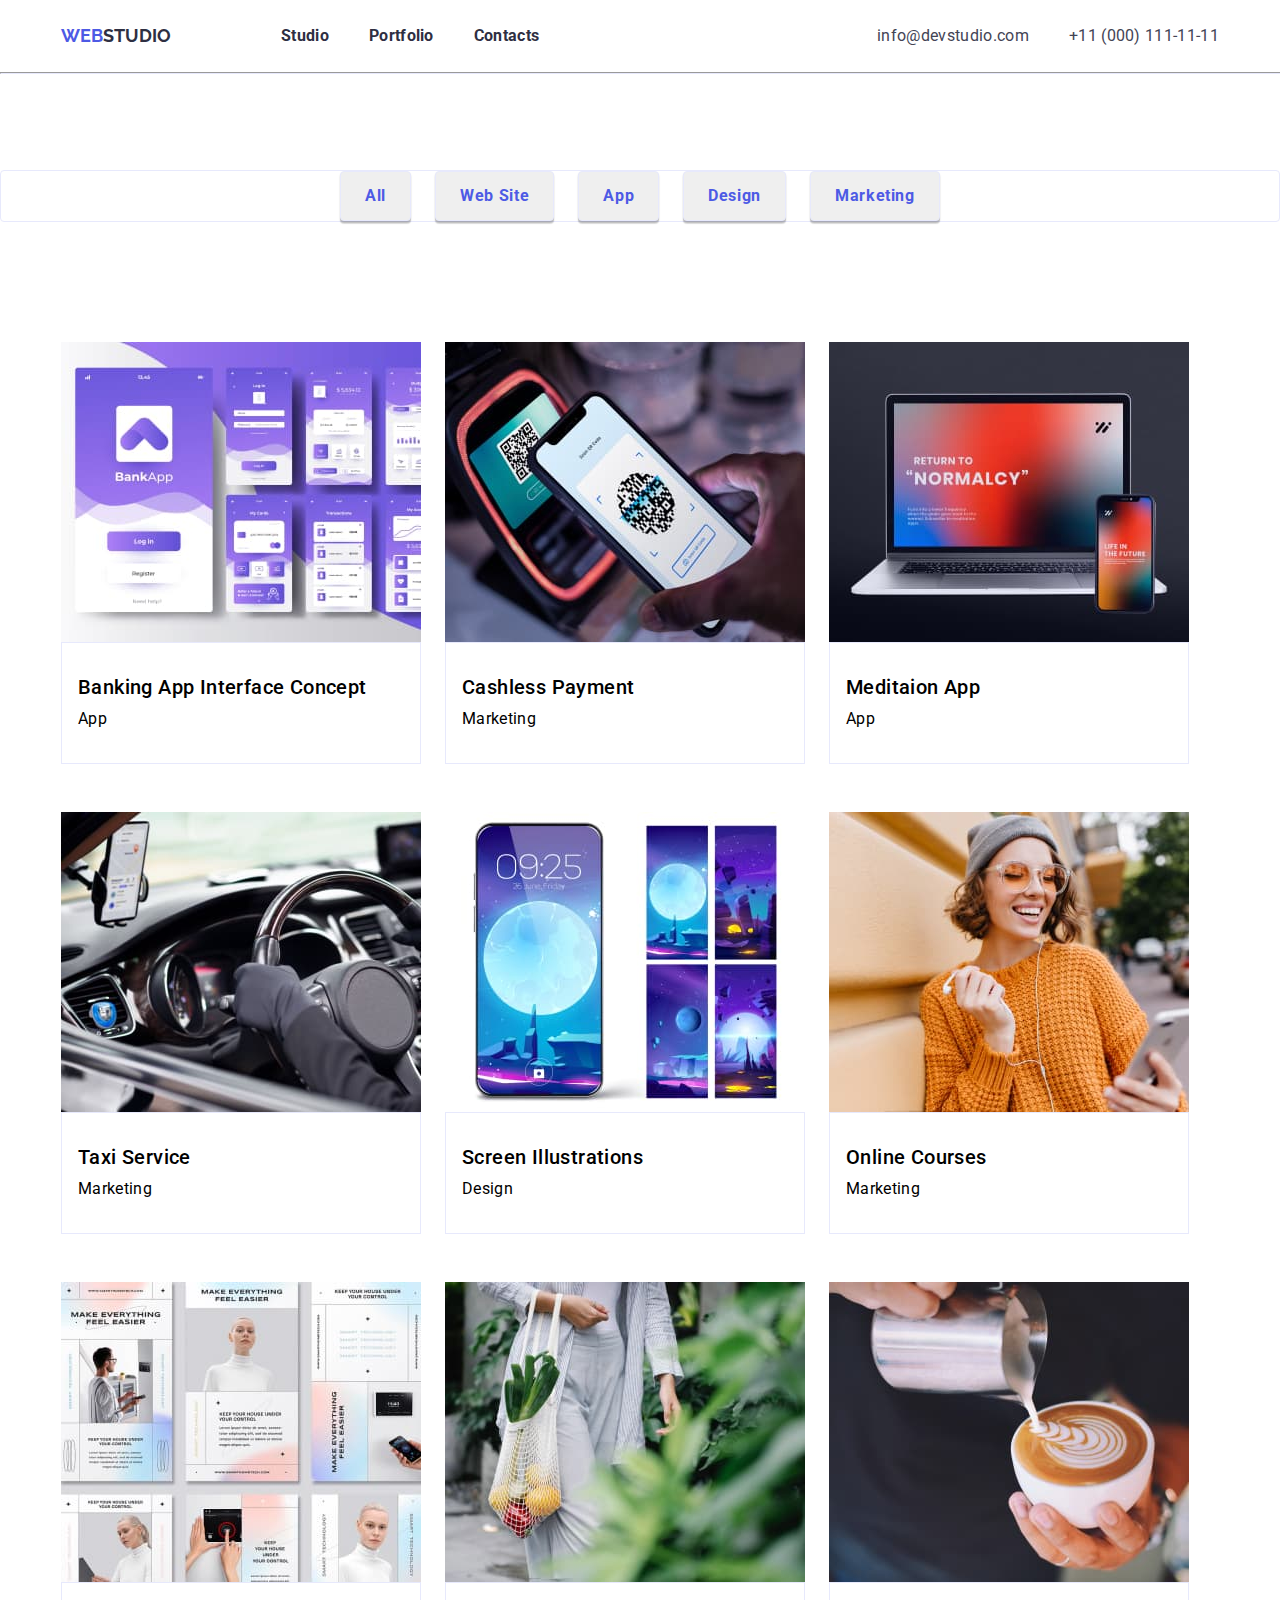
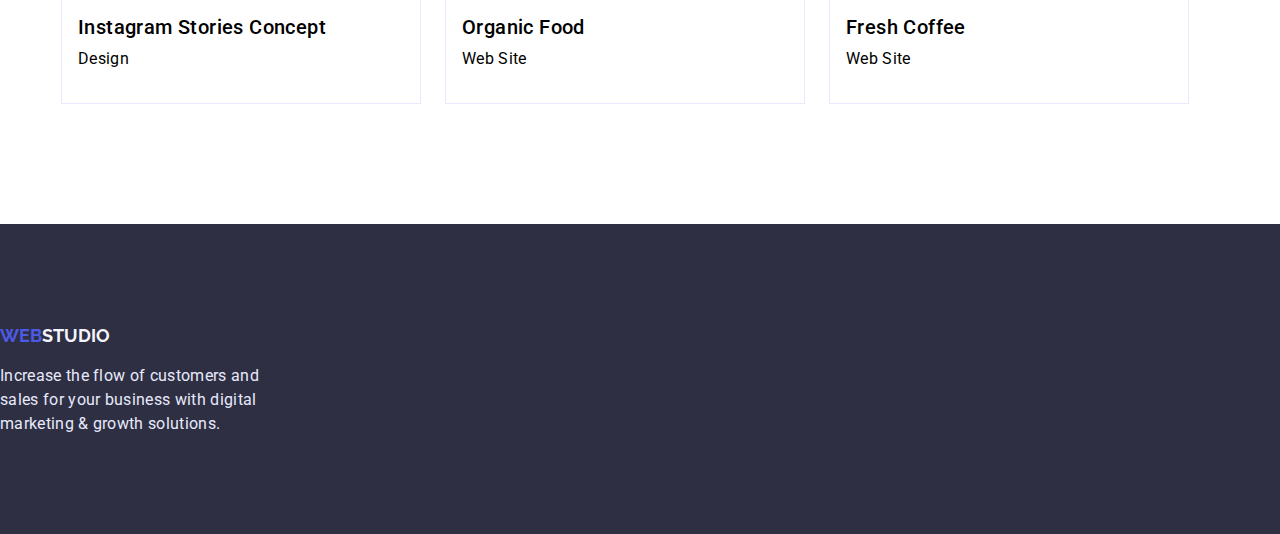
==== portfolio.html @ 4dd06710 "Initial commit" ====
<!DOCTYPE html>
<html lang="en">
    <head>
    <meta charset="UTF-8" />
    <meta http-equiv="X-UA-Compatible" content="IE=edge" />
    <meta name="viewport" content="width=device-width, initial-scale=1.0" />
    <title>homework3</title>
    <link rel="preconnect" href="https://fonts.googleapis.com">
    <link rel="preconnect" href="https://fonts.gstatic.com" crossorigin>
    <link rel="stylesheet" href="https://cdn.jsdelivr.net/npm/modern-normalize@1.1.0/modern-normalize.min.css">
    <link href="https://fonts.googleapis.com/css2?family=Montserrat:wght@400;700&family=Raleway:wght@800&family=Roboto:wght@400;500;700&display=swap" rel="stylesheet">
    <link rel="stylesheet" href="./css/styles.css">
    </head>
    <body>
    <!--Top Line-->
    <header class="header">
            <div class="size-body page-container-head">
            <nav class="nav">        
            <ul class="menu">
            <li class="list menu-list"><a class="logo-text link primari-font-logo color-logo" href="./index.html"> WEB<span class="color-secondary">STUDIO</span></a></li>
            <li class="list menu-list"><a class="menu-item link color-secondary" href="./index.html">Studio</a></li>
            <li class="list menu-list"><a class="menu-item link color-secondary" href="./portfolio.html">Portfolio</a></li>
            <li class="list menu-list"><a class="menu-item link color-secondary" href="./index.html">Contacts</a></li>
            </ul>
            </nav>
            <ul class="list contact-mail">
            <li><a class="primari-popular-text link color-third" href="mailto:info@devstudio.com">info@devstudio.com</a></li>
            <li><a class="primari-popular-text link color-third" href="tel:+11(000)1111111">+11 (000) 111-11-11</a></li>
            </ul>
            </div>
        </header>    
        <main>
            <hr class="list link line-portfolio">
            <section class="visually-hidden-size">
                <div>
                <h1 class="visually-hidden">ubder-bar</h1>
                    <ul class="btn-portfolio btn-portfolio-range">
                    <li class="list "><button class="modal-btn primari-popular-text " type="button" >All</button></li>
                    <li class="list "><button class="modal-btn primari-popular-text" type="button">Web Site</button></li>
                    <li class="list "><button class="modal-btn primari-popular-text" type="button">App</button></li>
                    <li class="list "><button class="modal-btn primari-popular-text" type="button">Design</button></li>
                    <li class="list "><button class="modal-btn primari-popular-text" type="button">Marketing</button></li>
                </ul>               
                <ul class="size-body con-app  container-app">
                    <li class="list "> <img src="./images/bankin-app-interface-concept.jpg" alt="Banking App Interface Concept" width="360" height="300">
                        <div class="con-box-portfolio  container">
                        <h2 class="list-solution">Banking App Interface Concept</h2>
                        <p class="primari-popular-text discription-text">App</p>
                        </div>
                    </li>
                        
                    <li class="list "><img src="./images/cashless-payment.jpg" alt="Cashless Payment" width="360" height="300">
                        <div class="con-box-portfolio container">
                            <h2 class="list-solution">Cashless Payment</h2>
                        <p class="primari-popular-text discription-text">Marketing</p>
                        </div>
                        
                    </li>
                    <li class="list "><img src="./images/meditaion-app.jpg" alt="Meditaion App" width="360" height="300">
                        <div class="con-box-portfolio container">
                            <h2 class="list-solution">Meditaion App</h2>
                        <p class="primari-popular-text discription-text">App</p>
                        </div>                        
                    </li>
                </ul>
                <ul class="size-body container-app">
                    <li class="list ">
                        <img src="./images/taxi-service.jpg" alt="Taxi Service" width="360" height="300">
                        <div class="con-box-portfolio container">
                            <h2 class="list-solution"> Taxi Service </h2>
                        <p class="primari-popular-text discription-text">Marketing</p>
                        </div>                        
                    </li>
                        <li class="list "><img src="./images/screen-Illustrations.jpg" alt="Screen Illustrations" width="360" height="300">
                        <div class="con-box-portfolio container">
                            <h2 class="list-solution">Screen Illustrations</h2>
                        <p class="primari-popular-text discription-text">Design</p>
                        </div>
                    </li>
                        <li class="list "><img src="./images/online-courses.jpg" alt="Online Courses" width="360" height="300">
                        <div class="con-box-portfolio container">
                            <h2 class="list-solution">Online Courses</h2>
                        <p class="primari-popular-text discription-text">Marketing</p>
                        </div>                            
                    </li> 
                </ul>
                <ul class="size-body container-app">
                    <li class="list ">
                        <img src="./images/instagram-stories-concept.jpg" alt="Instagram Stories Concept" width="360" height="300">
                        <div class="con-box-portfolio container">
                            <h2 class="list-solution">Instagram Stories Concept</h2>
                        <p class="primari-popular-text discription-text">Design</p>
                        </div>                        
                    </li>
                    <li class="list ">
                        <img src="./images/organic-food.jpg" alt="Organic Food" width="360" height="300">
                        <div class="con-box-portfolio container">
                            <h2 class="list-solution">Organic Food</h2>
                        <p class="primari-popular-text discription-text">Web Site</p>
                        </div>                        
                    </li>
                    <li class="list ">
                        <img src="./images/fresh-coffee.jpg" alt="Fresh Coffee" width="360" height="300">
                        <div class="con-box-portfolio container">
                            <h2 class="list-solution">Fresh Coffee</h2>
                        <p class="primari-popular-text discription-text">Web Site</p>
                        </div> 
                    </li>
                </ul>
                </div>
            </section>      
        </main>
        <!--footer-->
            <div class="footer-back size-head "> 
            <footer class="footer-box  ">
        <a class="logo-text link primari-font-logo color-logo" href="./index.html"> WEB<span class="color-logo-footer" >STUDIO</span></a>
        <div class="footer-box-text">
            <p class="primari-popular-text color-footer">Increase the flow of customers and sales for your business with digital marketing & growth solutions.</p>
            </footer>
            </div>
</html>
---- css/styles.css ----
:root {
--primari-font:'Roboto', sans-serif;
--primari-font-weight:  500;
--primari-font-weight-low: 400;
--primari-font-size: 16px;
--primari-font-heyght: 1.50;
--primari-font-spacing: 0.02em;
--primari-font-logo:'Raleway', sans-serif;
--primari-font-logo-weight: 700;
--primari-font-logo-size:  18px;
--primari-font-logo-height: 1.33;
--primari-font-logo-display: flex;
--primari-font-logo-items: center
--primari-font-logo-spacing: 0.03em;
--primari-font-logo-transform: uppercase;
--text-color-logo: #4D5AE5;
--text-color-secondary: #2E2F42;
--text-color-third: #434455;
--text-color-fourth: #FFFFFF;
--text-color-footer: #E7E9FC;
--text-logo-footer: #F4F4FD;
}
h1,h2,h3,h4,p {
margin-top: 0;
margin-bottom: 0;
}
ul,ol {
    margin-top: 0;
    margin-bottom: 0;
    padding-left: 0;
}
img {
    display: block;
}
address {
    font-style: normal;
}
button {
    cursor: pointer;
}
.list {list-style: none;}
.link {text-decoration: none;}
body {
    font-family: var(--primari-font);
}
.primari-font-logo {
    font-family: var(--primari-font-logo);
}
.primari-popular-text {
    font-weight: var(--primari-font-weight-low);
    font-size: var(--primari-font-size);
    line-height: var(--primari-font-heyght);
    letter-spacing: var(--primari-font-spacing);
}
.position-text-center {
    text-align: center;
}
.color-logo {
    color: var(--text-color-logo);
}
.color-secondary {
    color: var(--text-color-secondary);
}
/*==============Contact================*/
.color-third {
    color: var(--text-color-third);
}
.color-fourth {
    color: var(--text-color-fourth);
}
.color-footer {
    color: var(--text-color-footer);
}
.color-logo-footer {
    color: var(--text-logo-footer);
}

.size-body {
    width: 1158px;
    margin-left: auto;
    margin-right: auto;
}
.size-head {
    width: 1440px;
    margin-left: auto;
    margin-right: auto;
    
}.size-head-logo {
    width: 1158px;
}
/*============================HEADER===========================*/
.header {
    display: flex;
    padding-top: 24px;
    padding-bottom: 24px;
}
.menu {
    display:flex ;
}
.logo-text {
font-weight: var(--primari-font-logo-weight);
font-size: var(--primari-font-logo-size);
line-height: var(--primari-font-logo-height);
/* identical to box height */

display: var(--primari-font-logo-display);
align-items: var(-primari-font-logo-items);
letter-spacing: var(--primari-font-logo-spacing);
text-transform: var(--primari-font-logo-transform);

/* IRIS */;
margin-right: 70px;
}
.page-container-head {
    display: flex;
    align-items: center;
}
.contact-mail {
    margin-left: auto;
    display: flex;
    gap: 40px;
}
.menu-item {
    font-weight: 700;
    font-size: 16px;
    line-height: 1.50;
    /* identical to box height, or 150% */
    
    letter-spacing: 0.02em;
    cursor: pointer;
    /* NAVY BLUE */    
}
.menu-list:not(:last-child) {
    margin-right: 40px;
}

.menu-item:focus {
        color: var(--text-color-logo);
}

.hero {
font-size: 56px;
line-height: 1.07;
letter-spacing: 0.02em;
height: 120px;
width: 500px;
justify-content: center;
}
.hero-position {
    padding-top: 188px;
    padding-bottom: 188px;
}

/*=======================/HEADER==========================*/
/*=====================COMPONENTS========================*/

.main-head {
    background-color: #2E2F42;
    justify-content: center;
display: flex;
}
.main-head-position {
    text-align: center;
}
/*=====================/COMPONENTS=======================*/
/*=====================DESCRIPTION========================*/
.list-solution {
    font-size: 20px;
line-height: 24px;
letter-spacing: 0.02em;
    font-weight:var(--primari-font-weight);
}
.container-list-size {
    width: 1128px;
}
.list-size {
    width: 264px;
    gap: 24px;
}

.job-illumination {
    font-size: 36px;
line-height: 1.11;
/* identical to box height, or 111% */

text-align: center;
letter-spacing: 0.02em;
text-transform: capitalize;

}
.name-on-team {
    font-size: 20px;
line-height: 1.20;
text-align: center;
letter-spacing: 0.02em;
}
.list-bord {
    display: flex;
    gap: 24px;
}

/*=====================/DESCRIPTION========================*/
/*=======================MAIN==============================*/
.container-list {
    padding-top:  120px;
}

.work-scroll {
    padding-top:  120px;
    padding-bottom: 120px;
    display: flex;    
    justify-content: center;
}
.size-body-app {
    width: 1158px;
    padding-left: 15px;
    padding-right: 15px;
}

.list-bord-scroll {
    margin-top: 72px;
}
.con-box {
padding-top:  32px;
padding-bottom: 32px;
}

/*=======================/MAIN==============================*/

/*=======================BUTTON==============================*/
.btn {
    font-family: var(--primari-font);
font-size: 16px;
line-height: 1.18;
align-items: center;
min-width: 169px;
height: 56px;
    padding: 15, 31;
    font-weight: 700;
    font-family: inherit;
    align-items: center;
    letter-spacing: 0.04em;
    color: #FFFFFF;
    background-color: var(--text-color-logo);
cursor: pointer;
border: 1px solid #E7E9FC;
box-shadow: 0px 4px 4px rgba(0, 0, 0, 0.15);
border-radius: 4px
}

.btn-portfolio {
    display: flex;
    background: #F4F4FD;
border: 1px solid #E7E9FC;
border-radius: 4px;
background-color: transparent;
justify-content: center;
}

.btn-portfolio-range {
    gap: 24px;
}

.modal-btn {
    font-weight: 700;
    font-family: inherit;
    align-items: center;
    letter-spacing: 0.04em;
        color: var(--text-color-logo);
cursor: pointer;
border: 1px solid #E7E9FC;
    min-width: 48px;
    padding: 12px 24px;
box-shadow: 0px 3px 1px rgba(0, 0, 0, 0.1), 0px 2px 1px rgba(0, 0, 0, 0.08), 0px 2px 2px rgba(0, 0, 0, 0.12);
border-radius: 4px;
}
.btn-range {
    text-align: center;    
    display: block;
    margin: auto;
    margin-top: 48px;
}

.modal-btn:hover,
.modal-btn:focus {
    background-color:#4D5AE5;
    color:#FFFFFF;
}
/*======================PORTFOLIO=========================*/
.line-portfolio {
width: 1440px;
left: 0px;
top: 0px;
margin-top: 0em;
margin-bottom: 0em;
background: #FFFFFF;
border-bottom: 1px solid #E7E9FC;
}
/*=======================/BUTTON==============================*/

/*=======================/MAIN==============================*/

.visually-hidden-size {
    padding-top: 96px;
    padding-bottom: 120px;
}

.visually-hidden {
    position: absolute;
    width: 1px;
    height: 1px;
    margin: -1px;
    border: 0;
    padding: 0;    
    white-space: nowrap;
    clip-path: inset(100%);
    clip: rect(0 0 0 0);
    overflow: hidden;
}
.container-app {
    padding-top: 48px;
    /* padding-bottom: 32px; */
    display: flex;
    flex-wrap: wrap;    
    gap: 24px;
}
.con-app {
    margin-top: 72px;
    display: flex;
    flex-wrap: wrap;
    gap: 24px;
}

.con-box-portfolio {
padding-top:  32px;
padding-bottom: 32px;
padding-left: 16px;
padding-right: 0px;
}
.discription-text {
    margin-top: 8px;
}
.container {
    max-width: 360px;    
margin: 0px;
background: #FFFFFF;
border: 1px solid #E7E9FC;
padding-top:  32px;
}

/*======================/PORTFOLIO=========================*/

/*======================FOOTER===========================*/
.footer-back {
    background: #2E2F42;    
    /* padding-left: 155px; */
    padding-top: 100px;
    padding-bottom: 100px;
    /* margin-top: 120px; */
    
}

.footer-box {
    height: 110px;
    width: 264px; 
    text-align: left;
}
.footer-box-text {
    margin-top: 16px;
    

}

/*======================/FOOTER===========================*/
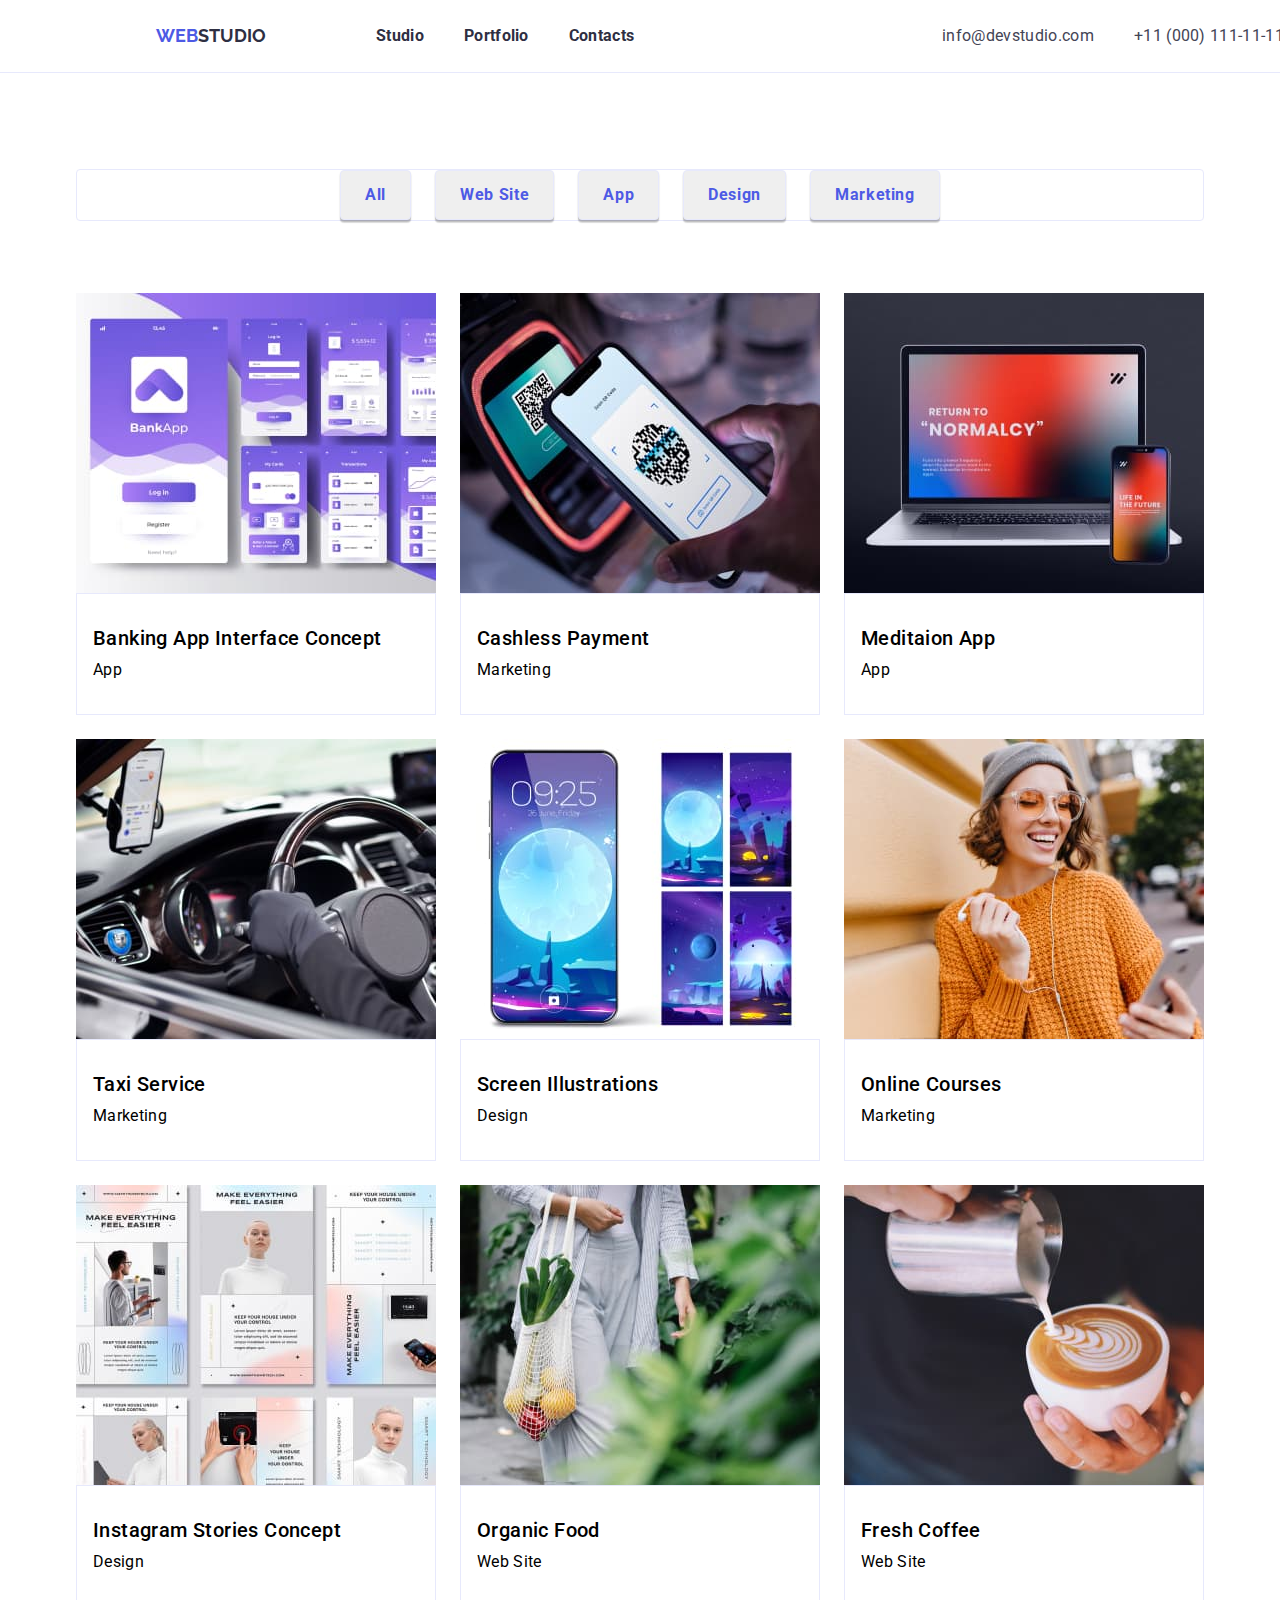
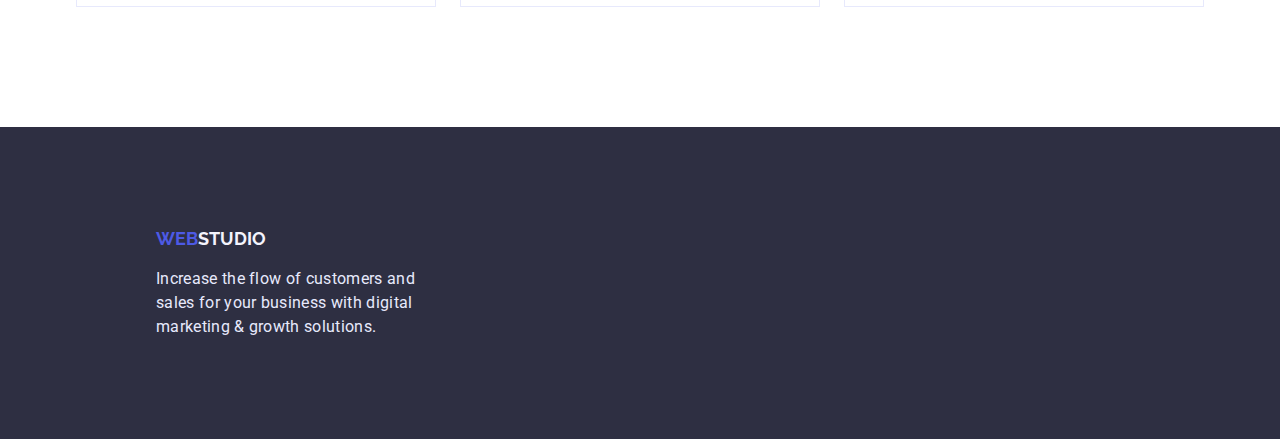
==== commit 4d1e1a77: "update" ====
--- a/portfolio.html
+++ b/portfolio.html
@@ -13,10 +13,10 @@
     </head>
     <body>
     <!--Top Line-->
-    <header class="header">
+    <header class=" line-portfolio">
             <div class="size-body page-container-head">
             <nav class="nav">        
-            <ul class="menu">
+            <ul class="menu ">
             <li class="list menu-list"><a class="logo-text link primari-font-logo color-logo" href="./index.html"> WEB<span class="color-secondary">STUDIO</span></a></li>
             <li class="list menu-list"><a class="menu-item link color-secondary" href="./index.html">Studio</a></li>
             <li class="list menu-list"><a class="menu-item link color-secondary" href="./portfolio.html">Portfolio</a></li>
@@ -30,9 +30,9 @@
             </div>
         </header>    
         <main>
-            <hr class="list link line-portfolio">
+            <!-- <hr class="list link line-portfolio"> -->
             <section class="visually-hidden-size">
-                <div>
+                <div class="size-body">
                 <h1 class="visually-hidden">ubder-bar</h1>
                     <ul class="btn-portfolio btn-portfolio-range">
                     <li class="list "><button class="modal-btn primari-popular-text " type="button" >All</button></li>
@@ -41,14 +41,13 @@
                     <li class="list "><button class="modal-btn primari-popular-text" type="button">Design</button></li>
                     <li class="list "><button class="modal-btn primari-popular-text" type="button">Marketing</button></li>
                 </ul>               
-                <ul class="size-body con-app  container-app">
+                <ul class=" con-app  container-app">
                     <li class="list "> <img src="./images/bankin-app-interface-concept.jpg" alt="Banking App Interface Concept" width="360" height="300">
                         <div class="con-box-portfolio  container">
                         <h2 class="list-solution">Banking App Interface Concept</h2>
                         <p class="primari-popular-text discription-text">App</p>
                         </div>
-                    </li>
-                        
+                    </li>                        
                     <li class="list "><img src="./images/cashless-payment.jpg" alt="Cashless Payment" width="360" height="300">
                         <div class="con-box-portfolio container">
                             <h2 class="list-solution">Cashless Payment</h2>
@@ -62,8 +61,6 @@
                         <p class="primari-popular-text discription-text">App</p>
                         </div>                        
                     </li>
-                </ul>
-                <ul class="size-body container-app">
                     <li class="list ">
                         <img src="./images/taxi-service.jpg" alt="Taxi Service" width="360" height="300">
                         <div class="con-box-portfolio container">
@@ -82,9 +79,7 @@
                             <h2 class="list-solution">Online Courses</h2>
                         <p class="primari-popular-text discription-text">Marketing</p>
                         </div>                            
-                    </li> 
-                </ul>
-                <ul class="size-body container-app">
+                    </li>
                     <li class="list ">
                         <img src="./images/instagram-stories-concept.jpg" alt="Instagram Stories Concept" width="360" height="300">
                         <div class="con-box-portfolio container">
@@ -111,12 +106,13 @@
             </section>      
         </main>
         <!--footer-->
-            <div class="footer-back size-head "> 
-            <footer class="footer-box  ">
+            <footer class=" footer-back  ">
+            <div class="container-footer-box ">
         <a class="logo-text link primari-font-logo color-logo" href="./index.html"> WEB<span class="color-logo-footer" >STUDIO</span></a>
         <div class="footer-box-text">
             <p class="primari-popular-text color-footer">Increase the flow of customers and sales for your business with digital marketing & growth solutions.</p>
+            </div>
             </footer>
-            </div>
+
 </html>        
 
--- a/css/styles.css
+++ b/css/styles.css
@@ -79,6 +79,8 @@
     width: 1158px;
     margin-left: auto;
     margin-right: auto;
+    padding-left: 15px;
+    padding-right: 15px;
 }
 .size-head {
     width: 1440px;
@@ -93,6 +95,8 @@
     display: flex;
     padding-top: 24px;
     padding-bottom: 24px;
+    background: #FFFFFF;
+border-bottom: 1px solid #E7E9FC;
 }
 .menu {
     display:flex ;
@@ -206,15 +210,17 @@
 }
 
 .work-scroll {
+    
     padding-top:  120px;
     padding-bottom: 120px;
-    display: flex;    
-    justify-content: center;
+    
 }
 .size-body-app {
     width: 1158px;
     padding-left: 15px;
-    padding-right: 15px;
+    padding-right: 15px;    
+    margin-left: auto;
+    margin-right: auto;
 }
 
 .list-bord-scroll {
@@ -288,11 +294,11 @@
 }
 /*======================PORTFOLIO=========================*/
 .line-portfolio {
-width: 1440px;
-left: 0px;
-top: 0px;
-margin-top: 0em;
-margin-bottom: 0em;
+    width: 1440px;
+padding-top: 24px;
+    padding-bottom: 24px;
+margin-left: auto;
+margin-right: auto;
 background: #FFFFFF;
 border-bottom: 1px solid #E7E9FC;
 }
@@ -318,8 +324,6 @@
     overflow: hidden;
 }
 .container-app {
-    padding-top: 48px;
-    /* padding-bottom: 32px; */
     display: flex;
     flex-wrap: wrap;    
     gap: 24px;
@@ -352,18 +356,26 @@
 
 /*======================FOOTER===========================*/
 .footer-back {
+    
     background: #2E2F42;    
     /* padding-left: 155px; */
     padding-top: 100px;
     padding-bottom: 100px;
     /* margin-top: 120px; */
-    
-}
-
-.footer-box {
-    height: 110px;
-    width: 264px; 
-    text-align: left;
+    margin-left: auto;
+    margin-right: auto; 
+
+}
+
+.container-footer-box {
+    
+    margin-right: auto;
+margin-left: 156px;
+    /* text-align: left; */
+    /* width: 1158px; */
+    /* margin-left: 156px; */
+    /* margin-right: auto; */
+    max-width: 264px; 
 }
 .footer-box-text {
     margin-top: 16px;
@@ -371,4 +383,4 @@
 
 }
 
-/*======================/FOOTER===========================*/+/*======================/FOOTER===========================*/
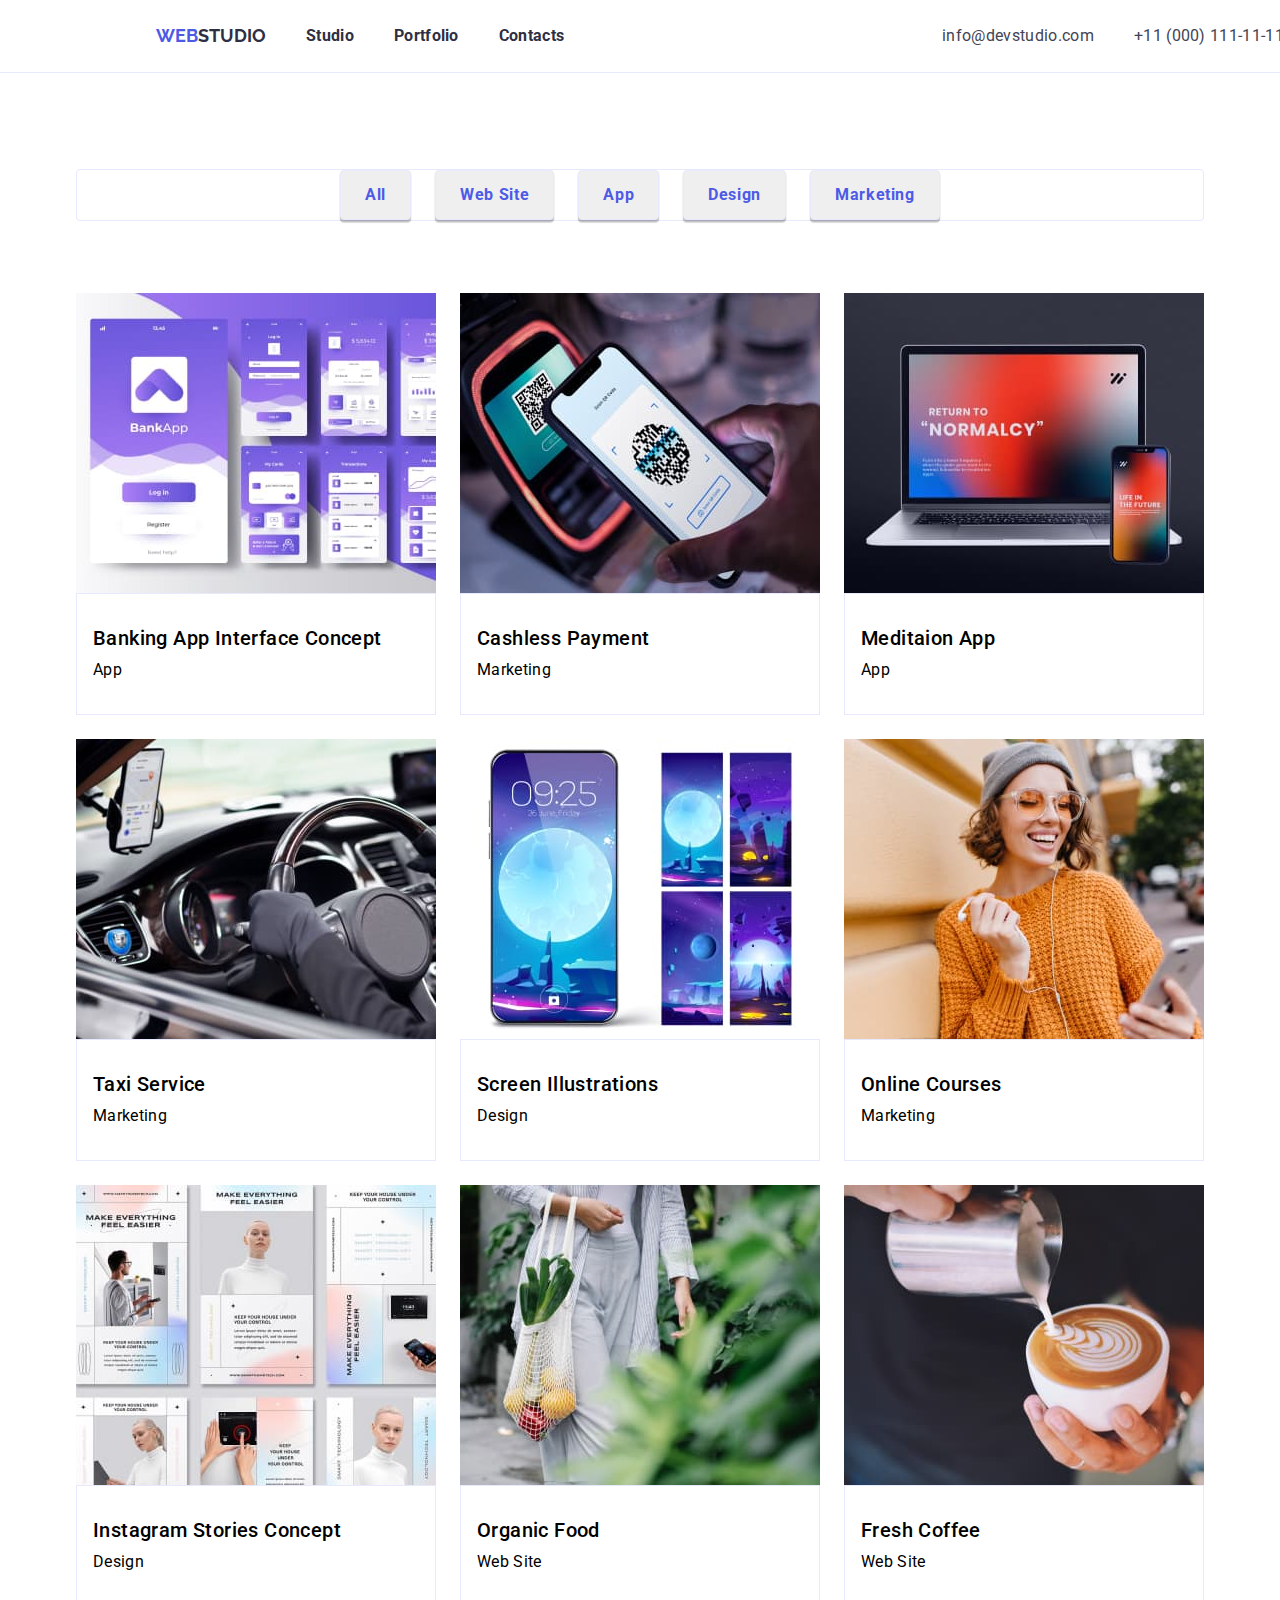
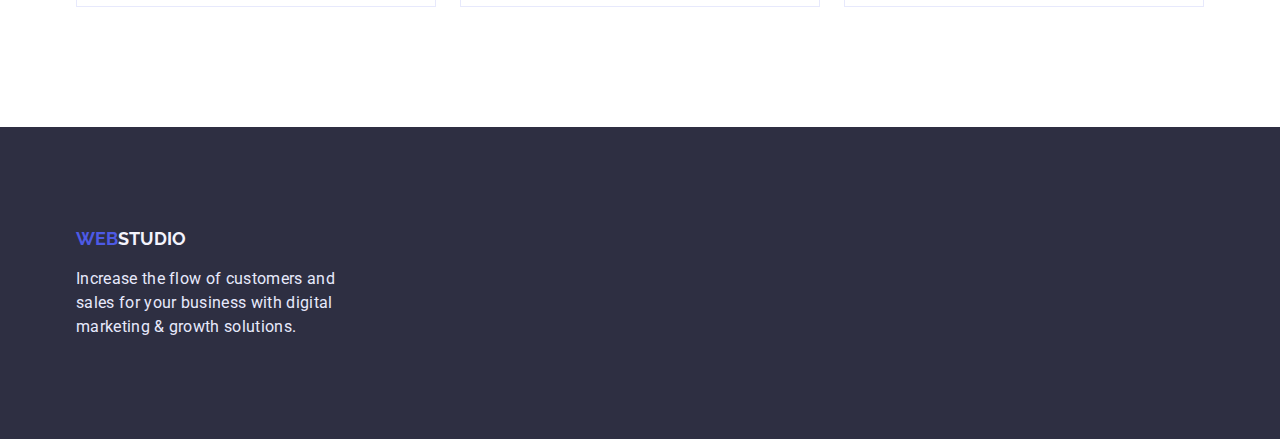
==== commit e4b15e92: "footer" ====
--- a/portfolio.html
+++ b/portfolio.html
@@ -110,7 +110,7 @@
             <div class="container-footer-box ">
         <a class="logo-text link primari-font-logo color-logo" href="./index.html"> WEB<span class="color-logo-footer" >STUDIO</span></a>
         <div class="footer-box-text">
-            <p class="primari-popular-text color-footer">Increase the flow of customers and sales for your business with digital marketing & growth solutions.</p>
+            <p class="primari-popular-text color-footer footer-text">Increase the flow of customers and sales for your business with digital marketing & growth solutions.</p>
             </div>
             </footer>
 
--- a/css/styles.css
+++ b/css/styles.css
@@ -107,13 +107,13 @@
 line-height: var(--primari-font-logo-height);
 /* identical to box height */
 
-display: var(--primari-font-logo-display);
-align-items: var(-primari-font-logo-items);
+/* display: var(--primari-font-logo-display); */
+/* align-items: var(--primari-font-logo-items); */
 letter-spacing: var(--primari-font-logo-spacing);
 text-transform: var(--primari-font-logo-transform);
 
 /* IRIS */;
-margin-right: 70px;
+/* margin-right: 70px; */
 }
 .page-container-head {
     display: flex;
@@ -363,24 +363,22 @@
     padding-bottom: 100px;
     /* margin-top: 120px; */
     margin-left: auto;
-    margin-right: auto; 
-
+    margin-right: auto;
 }
 
 .container-footer-box {
-    
-    margin-right: auto;
-margin-left: 156px;
-    /* text-align: left; */
-    /* width: 1158px; */
-    /* margin-left: 156px; */
-    /* margin-right: auto; */
-    max-width: 264px; 
+    margin-right: auto;
+    width: 1158px;
+    margin-left: auto;
+    padding: 0 15px;
 }
 .footer-box-text {
     margin-top: 16px;
     
 
 }
+.footer-text {
+    max-width: 264px;
+}
 
 /*======================/FOOTER===========================*/
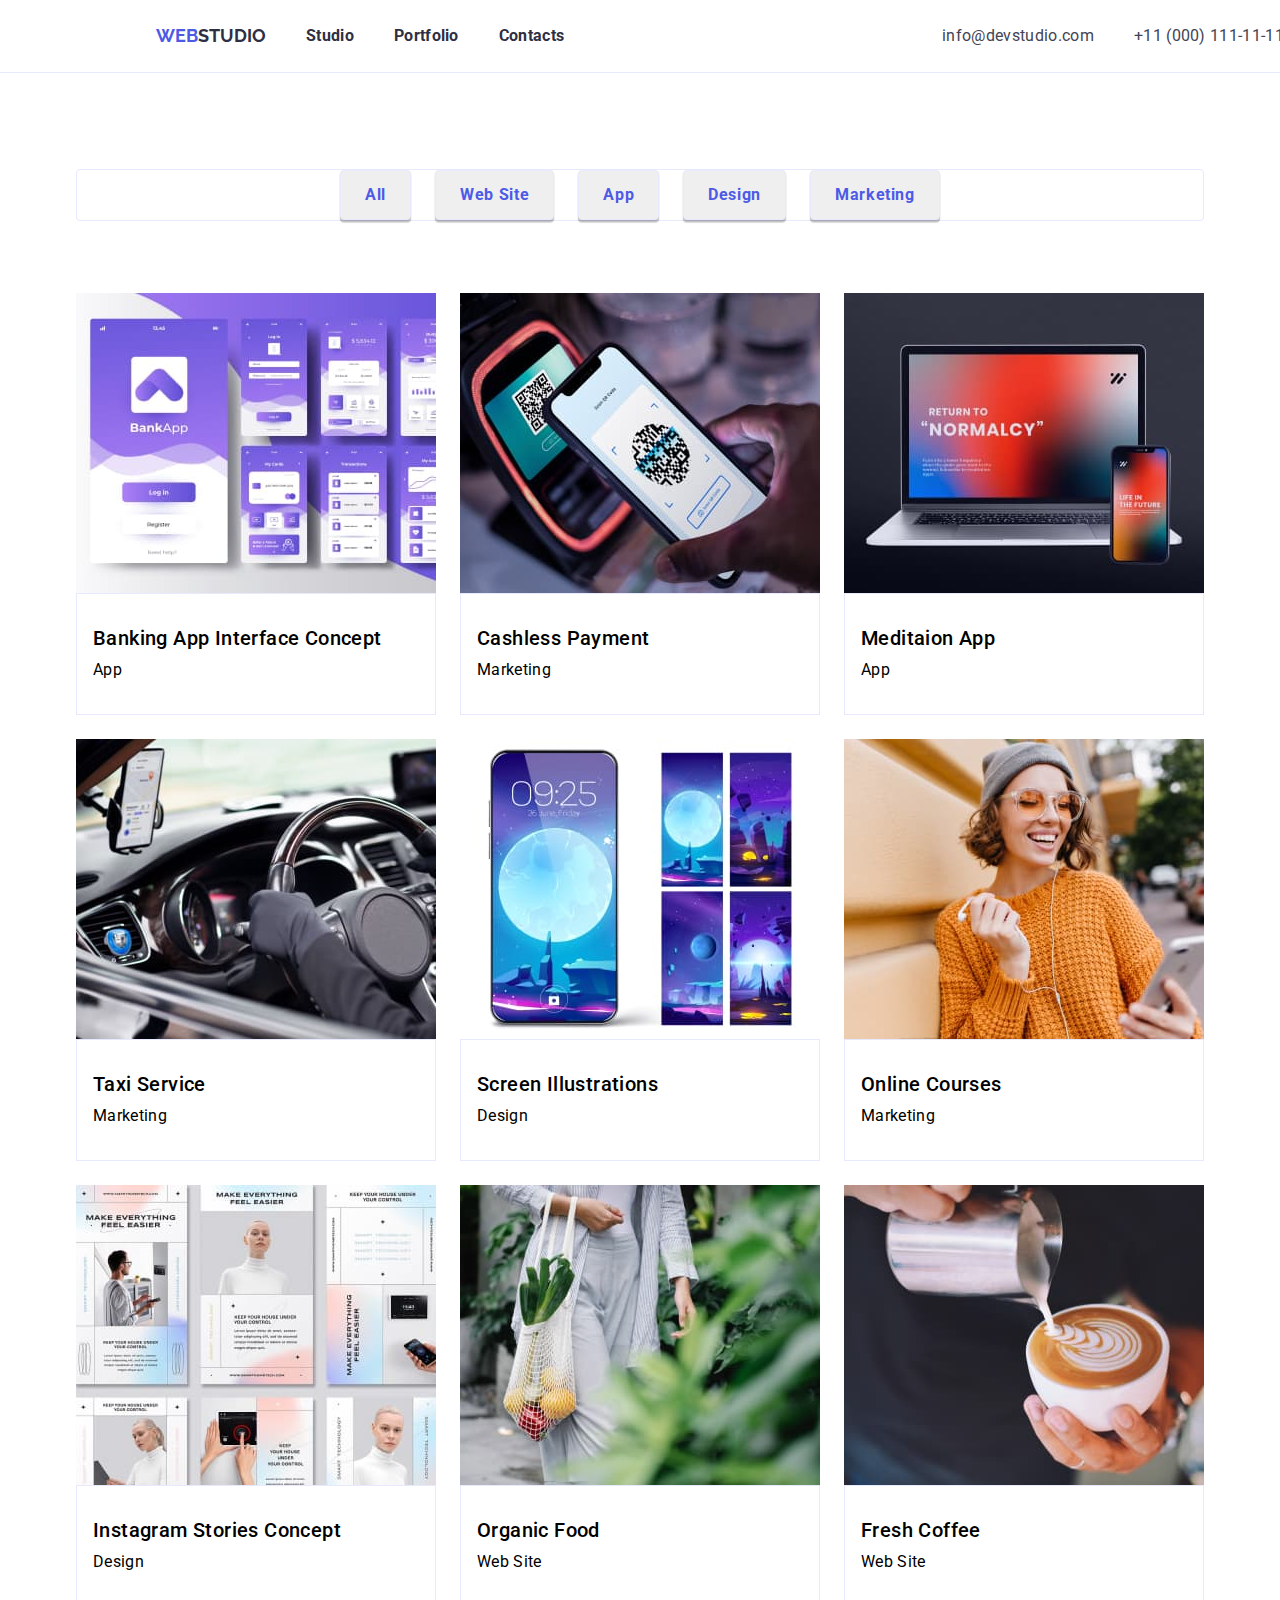
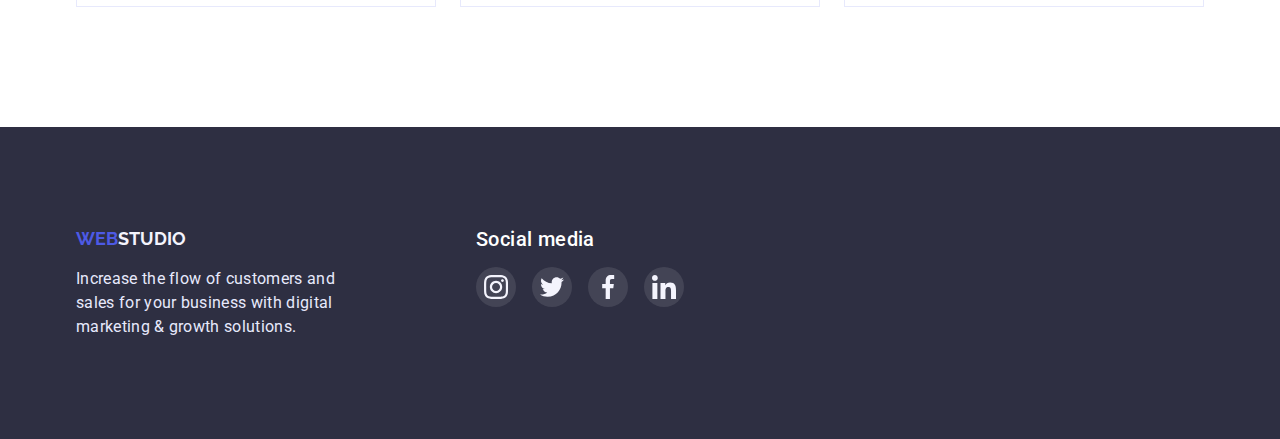
==== commit f7a883a6: "customers" ====
--- a/portfolio.html
+++ b/portfolio.html
@@ -107,12 +107,46 @@
         </main>
         <!--footer-->
             <footer class=" footer-back  ">
-            <div class="container-footer-box ">
-        <a class="logo-text link primari-font-logo color-logo" href="./index.html"> WEB<span class="color-logo-footer" >STUDIO</span></a>
-        <div class="footer-box-text">
-            <p class="primari-popular-text color-footer footer-text">Increase the flow of customers and sales for your business with digital marketing & growth solutions.</p>
+        <div class="footer-list container-footer-box">
+            <div class=" ">
+            <a class="logo-text link primari-font-logo color-logo" href="./index.html"> WEB<span class="color-logo-footer" >STUDIO</span></a>
+            <p class="footer-box-text primari-popular-text color-footer footer-text">Increase the flow of customers and sales for your business with digital marketing & growth solutions.</p>
             </div>
-            </footer>
+            <div class="footer-list-icons ">
+                <h2 class="list-solution footer-item-text ">Social media</h2>
+                <ul class="list footer-list footer-box-text ">
+                <li class="footer-social-list-item">
+                    <a href="" class="footer-social-list-link">
+                    <svg class="footer-social-list-icon" width="24" height="24">
+                        <use href="./images/sprite.svg#icon-instagram"></use>
+                    </svg>
+                    </a>
+                </li>
+                <li class="social-list-item">
+                    <a href="" class="footer-social-list-link">
+                    <svg class="footer-social-list-icon" width="24" height="24">
+                        <use href="./images/sprite.svg#icon-twitter"></use>
+                    </svg>
+                    </a>
+                </li>
+                <li class="social-list-item">
+                    <a href="" class="footer-social-list-link">
+                    <svg class="footer-social-list-icon" width="24" height="24">
+                        <use href="./images/sprite.svg#icon-facebook"></use>
+                    </svg>
+                    </a>
+                </li>
+                <li class="social-list-item">
+                    <a href="" class="footer-social-list-link">
+                    <svg class="footer-social-list-icon" width="24" height="24">
+                        <use href="./images/sprite.svg#icon-linkedin"></use>
+                    </svg>
+                    </a>
+                </li>
+                </ul>
+            </div>
+        </div>
+        </footer>
 
 </html>        
 
--- a/css/styles.css
+++ b/css/styles.css
@@ -67,6 +67,7 @@
 }
 .color-fourth {
     color: var(--text-color-fourth);
+    
 }
 .color-footer {
     color: var(--text-color-footer);
@@ -159,6 +160,8 @@
 /*=====================COMPONENTS========================*/
 
 .main-head {
+    background-image: linear-gradient(rgba(46, 47, 66, 0.7), rgba(46, 47, 66, 0.7)), url(../images/hero.jpg);
+    background-size: cover;
     background-color: #2E2F42;
     justify-content: center;
 display: flex;
@@ -181,6 +184,11 @@
     width: 264px;
     gap: 24px;
 }
+.icon-list-border {
+    display: flex;
+    justify-content: center;
+    margin-bottom: 32px;
+}
 
 .job-illumination {
     font-size: 36px;
@@ -202,7 +210,12 @@
     display: flex;
     gap: 24px;
 }
-
+.description-icon {
+    display: flex;
+    justify-content: center;
+    align-items: center;
+    margin-bottom: 32px;
+}
 /*=====================/DESCRIPTION========================*/
 /*=======================MAIN==============================*/
 .container-list {
@@ -292,6 +305,58 @@
     background-color:#4D5AE5;
     color:#FFFFFF;
 }
+/*======================OUR TEAM=========================*/
+.social-list {
+    display: flex;
+    justify-content: center;
+    margin-top: 8px;
+    gap: 24px;
+}
+.social-list-link {
+    display: flex;
+    justify-content: center;
+    align-items: center;
+    width: 40px;
+    height: 40px;
+    border-radius: 50%;
+    background-color: var(--text-color-logo);
+}
+
+
+/*======================/OUR TEAM=========================*/
+/*======================Customers=========================*/
+.customers-icon {
+    display: flex;
+    justify-content: center;
+    gap: 24px;
+    margin-top: 72px;
+    margin-bottom: 120px;
+    
+}
+
+.customer-list-link-icon:hover,
+.customer-list-link-icon:focus {
+    fill:  #4D5AE5;
+    border-color: #4D5AE5;
+}
+.castomer-item-list {
+    display: flex;
+    justify-content: center;
+}
+
+.customer-list-link-icon {
+    display: flex;
+    justify-content: center;
+    align-items: center;
+    width: 168px;
+    height: 88px;
+    border: 1px solid #8E8F99;
+border-radius: 4px;
+fill: #8E8F99;
+}
+
+
+/*======================/Customers=========================*/
 /*======================PORTFOLIO=========================*/
 .line-portfolio {
     width: 1440px;
@@ -362,7 +427,7 @@
     padding-top: 100px;
     padding-bottom: 100px;
     /* margin-top: 120px; */
-    margin-left: auto;
+    /* margin-left: auto; */
     margin-right: auto;
 }
 
@@ -372,13 +437,37 @@
     margin-left: auto;
     padding: 0 15px;
 }
+
 .footer-box-text {
     margin-top: 16px;
-    
-
-}
+    }
+
 .footer-text {
     max-width: 264px;
 }
-
+.footer-item-text {
+    color: #FFFFFF;   
+}
+.footer-list {
+    display: flex;
+    gap: 16px;
+}
+
+.footer-list-icons {
+    margin-left: 120px;
+}
+
+.footer-social-list-link {
+    display: flex;
+    justify-content: center;
+    align-items: center;
+    width: 40px;
+    height: 40px;
+    border-radius: 50%;
+    background-color: rgba(255, 255, 255, 0.1);
+}
+.footer-social-list-link:hover,
+.footer-social-list-link:focus {
+    background-color: #31D0AA;
+}
 /*======================/FOOTER===========================*/
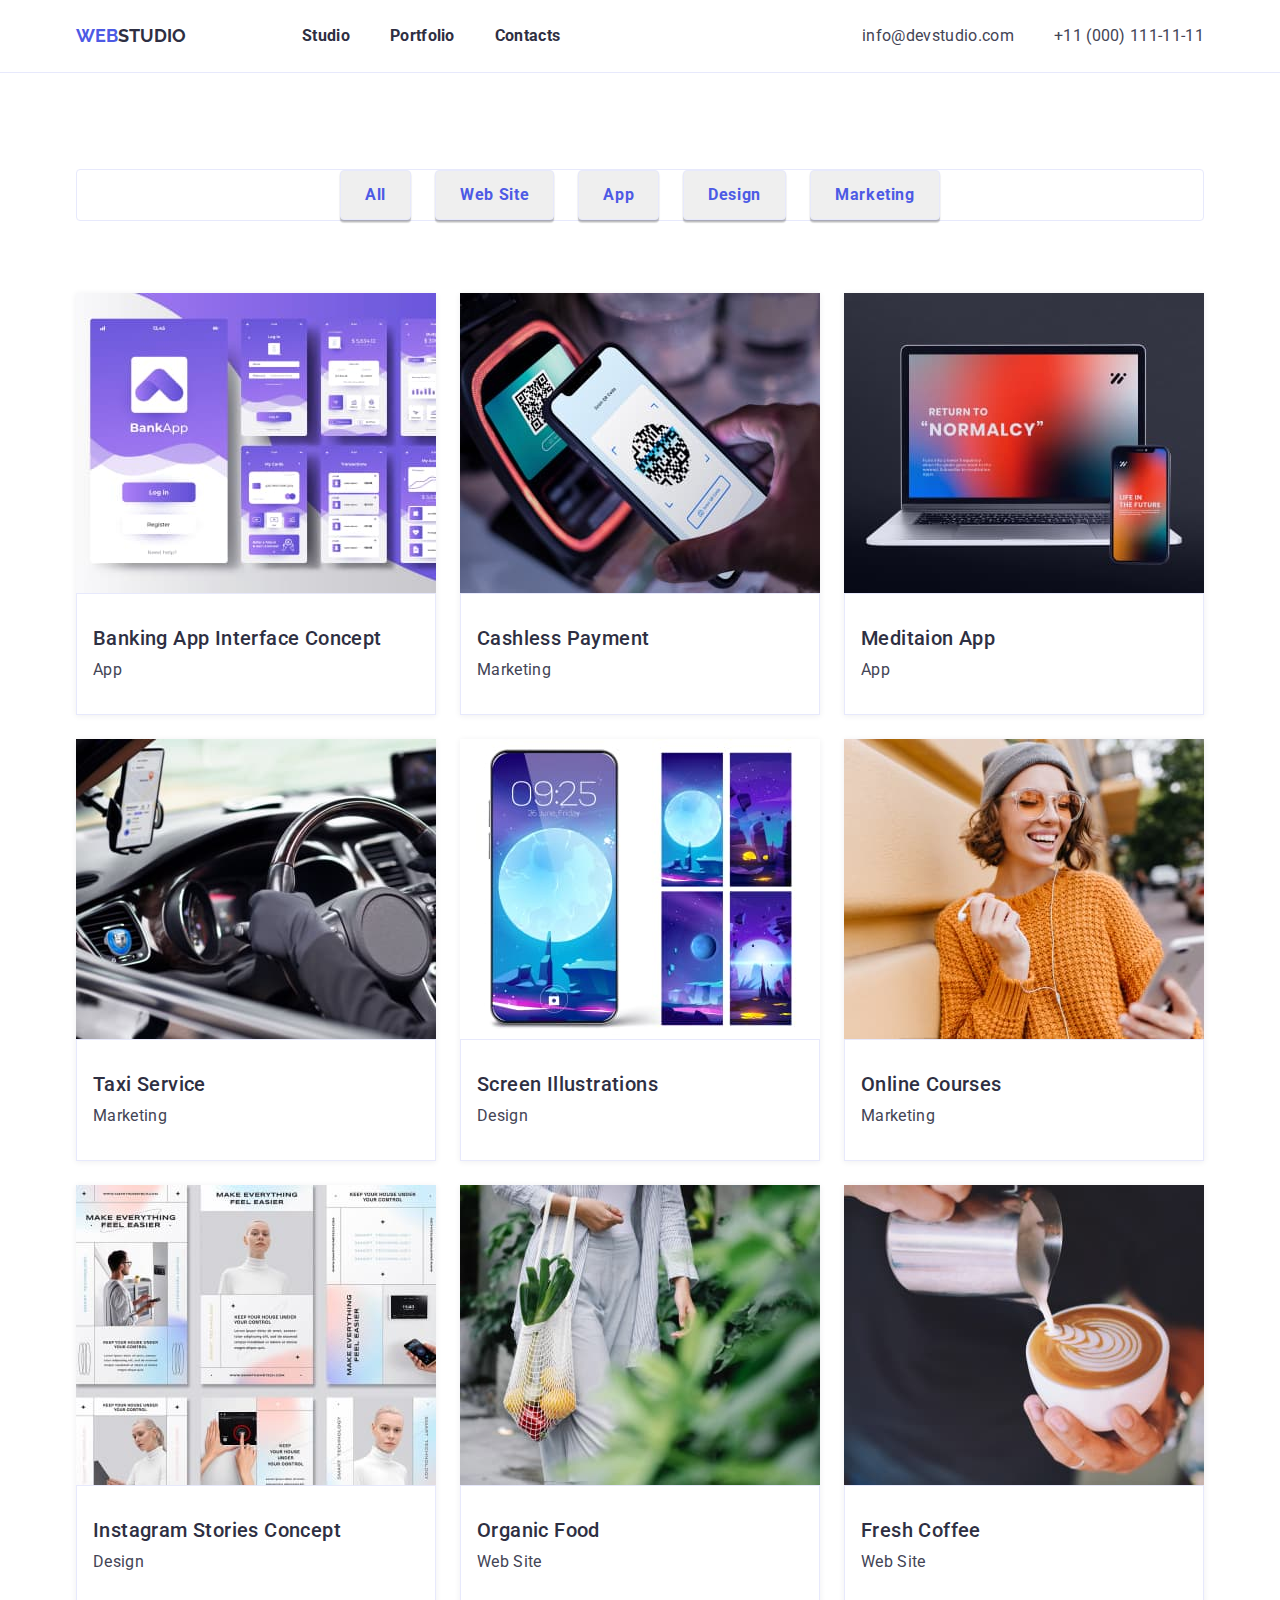
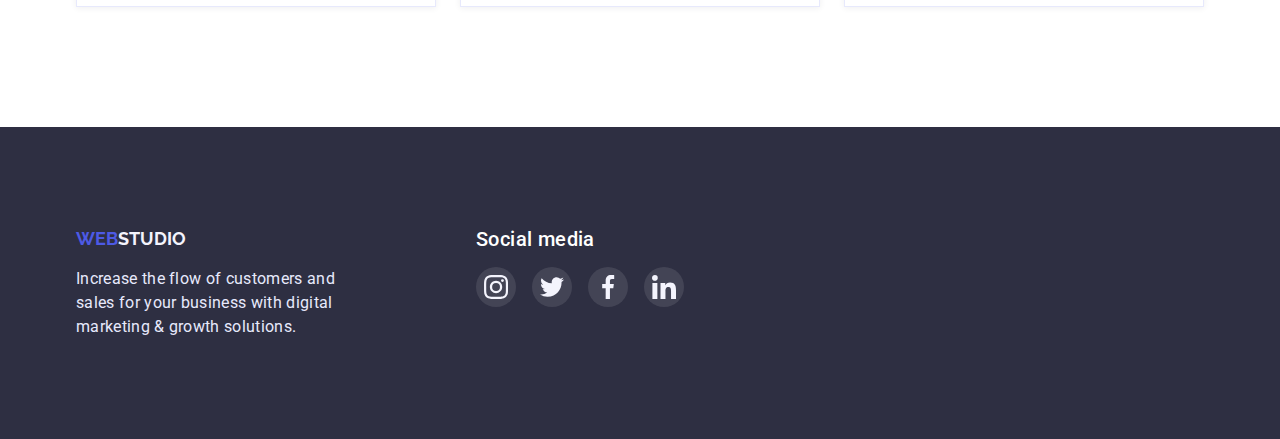
==== commit 1c8733eb: "update-corect-1" ====
--- a/portfolio.html
+++ b/portfolio.html
@@ -14,10 +14,10 @@
     <body>
     <!--Top Line-->
     <header class=" line-portfolio">
-            <div class="size-body page-container-head">
+            <div class="container page-container-head">
             <nav class="nav">        
             <ul class="menu ">
-            <li class="list menu-list"><a class="logo-text link primari-font-logo color-logo" href="./index.html"> WEB<span class="color-secondary">STUDIO</span></a></li>
+            <li class="list menu-list "><a class="header-menu-list logo-text link primari-font-logo color-logo" href="./index.html"> WEB<span class="color-secondary">STUDIO</span></a></li>
             <li class="list menu-list"><a class="menu-item link color-secondary" href="./index.html">Studio</a></li>
             <li class="list menu-list"><a class="menu-item link color-secondary" href="./portfolio.html">Portfolio</a></li>
             <li class="list menu-list"><a class="menu-item link color-secondary" href="./index.html">Contacts</a></li>
@@ -32,7 +32,7 @@
         <main>
             <!-- <hr class="list link line-portfolio"> -->
             <section class="visually-hidden-size">
-                <div class="size-body">
+                <div class="container ">
                 <h1 class="visually-hidden">ubder-bar</h1>
                     <ul class="btn-portfolio btn-portfolio-range">
                     <li class="list "><button class="modal-btn primari-popular-text " type="button" >All</button></li>
@@ -41,65 +41,87 @@
                     <li class="list "><button class="modal-btn primari-popular-text" type="button">Design</button></li>
                     <li class="list "><button class="modal-btn primari-popular-text" type="button">Marketing</button></li>
                 </ul>               
-                <ul class=" con-app  container-app">
-                    <li class="list "> <img src="./images/bankin-app-interface-concept.jpg" alt="Banking App Interface Concept" width="360" height="300">
-                        <div class="con-box-portfolio  container">
+                <ul class=" con-app link container-app ">
+                    <li class="con-app-color  list  ">
+                        <a href="" class=" link"> 
+                        <img  src="./images/bankin-app-interface-concept.jpg" alt="Banking App Interface Concept" width="360" height="300">
+                        <div class="con-box-portfolio  container-size-body">
                         <h2 class="list-solution">Banking App Interface Concept</h2>
                         <p class="primari-popular-text discription-text">App</p>
                         </div>
+                        </a>                         
                     </li>                        
-                    <li class="list "><img src="./images/cashless-payment.jpg" alt="Cashless Payment" width="360" height="300">
-                        <div class="con-box-portfolio container">
+                    <li class="list con-app-color"> 
+                        <a href="" class="link">
+                        <img src="./images/cashless-payment.jpg" alt="Cashless Payment" width="360" height="300">
+                        <div class="con-box-portfolio container-size-body">
                             <h2 class="list-solution">Cashless Payment</h2>
                         <p class="primari-popular-text discription-text">Marketing</p>
                         </div>
-                        
+                        </a> 
                     </li>
-                    <li class="list "><img src="./images/meditaion-app.jpg" alt="Meditaion App" width="360" height="300">
-                        <div class="con-box-portfolio container">
+                    <li class="list  con-app-color"> 
+                        <a href="" class="link">
+                        <img src="./images/meditaion-app.jpg" alt="Meditaion App" width="360" height="300">
+                        <div class="con-box-portfolio container-size-body">
                             <h2 class="list-solution">Meditaion App</h2>
                         <p class="primari-popular-text discription-text">App</p>
-                        </div>                        
+                        </div>   
+                        </a>                      
                     </li>
-                    <li class="list ">
+                    <li class="list con-app-color"> 
+                        <a href="" class="link">
                         <img src="./images/taxi-service.jpg" alt="Taxi Service" width="360" height="300">
-                        <div class="con-box-portfolio container">
+                        <div class="con-box-portfolio container-size-body">
                             <h2 class="list-solution"> Taxi Service </h2>
                         <p class="primari-popular-text discription-text">Marketing</p>
-                        </div>                        
+                        </div>  
+                        </a>                       
                     </li>
-                        <li class="list "><img src="./images/screen-Illustrations.jpg" alt="Screen Illustrations" width="360" height="300">
-                        <div class="con-box-portfolio container">
+                        <li class="list con-app-color"> 
+                            <a href="" class="link">
+                            <img src="./images/screen-Illustrations.jpg" alt="Screen Illustrations" width="360" height="300">
+                        <div class="con-box-portfolio container-size-body">
                             <h2 class="list-solution">Screen Illustrations</h2>
                         <p class="primari-popular-text discription-text">Design</p>
                         </div>
+                        </a> 
                     </li>
-                        <li class="list "><img src="./images/online-courses.jpg" alt="Online Courses" width="360" height="300">
-                        <div class="con-box-portfolio container">
+                        <li class="list con-app-color"> 
+                            <a href="" class="link">
+                            <img src="./images/online-courses.jpg" alt="Online Courses" width="360" height="300">
+                        <div class="con-box-portfolio container-size-body">
                             <h2 class="list-solution">Online Courses</h2>
                         <p class="primari-popular-text discription-text">Marketing</p>
-                        </div>                            
+                        </div>   
+                        </a>                         
                     </li>
-                    <li class="list ">
+                    <li class="list con-app-color"> 
+                        <a href="" class="link">
                         <img src="./images/instagram-stories-concept.jpg" alt="Instagram Stories Concept" width="360" height="300">
-                        <div class="con-box-portfolio container">
+                        <div class="con-box-portfolio container-size-body">
                             <h2 class="list-solution">Instagram Stories Concept</h2>
                         <p class="primari-popular-text discription-text">Design</p>
-                        </div>                        
+                        </div>  
+                        </a>                       
                     </li>
-                    <li class="list ">
+                    <li class="list con-app-color"> 
+                        <a href="" class="link">
                         <img src="./images/organic-food.jpg" alt="Organic Food" width="360" height="300">
-                        <div class="con-box-portfolio container">
+                        <div class="con-box-portfolio container-size-body">
                             <h2 class="list-solution">Organic Food</h2>
                         <p class="primari-popular-text discription-text">Web Site</p>
-                        </div>                        
+                        </div>  
+                        </a>                       
                     </li>
-                    <li class="list ">
+                    <li class="list con-app-color"> 
+                        <a href="" class="link">
                         <img src="./images/fresh-coffee.jpg" alt="Fresh Coffee" width="360" height="300">
-                        <div class="con-box-portfolio container">
+                        <div class="con-box-portfolio container-size-body">
                             <h2 class="list-solution">Fresh Coffee</h2>
                         <p class="primari-popular-text discription-text">Web Site</p>
                         </div> 
+                        </a> 
                     </li>
                 </ul>
                 </div>
--- a/css/styles.css
+++ b/css/styles.css
@@ -24,6 +24,7 @@
 margin-top: 0;
 margin-bottom: 0;
 }
+
 ul,ol {
     margin-top: 0;
     margin-bottom: 0;
@@ -39,7 +40,9 @@
     cursor: pointer;
 }
 .list {list-style: none;}
-.link {text-decoration: none;}
+.link {text-decoration: none;
+color: inherit;
+}
 body {
     font-family: var(--primari-font);
 }
@@ -51,6 +54,7 @@
     font-size: var(--primari-font-size);
     line-height: var(--primari-font-heyght);
     letter-spacing: var(--primari-font-spacing);
+    color: #434455;
 }
 .position-text-center {
     text-align: center;
@@ -76,13 +80,7 @@
     color: var(--text-logo-footer);
 }
 
-.size-body {
-    width: 1158px;
-    margin-left: auto;
-    margin-right: auto;
-    padding-left: 15px;
-    padding-right: 15px;
-}
+
 .size-head {
     width: 1440px;
     margin-left: auto;
@@ -98,6 +96,9 @@
     padding-bottom: 24px;
     background: #FFFFFF;
 border-bottom: 1px solid #E7E9FC;
+}
+.header-menu-list {
+    margin-right: 76px;
 }
 .menu {
     display:flex ;
@@ -108,8 +109,8 @@
 line-height: var(--primari-font-logo-height);
 /* identical to box height */
 
-/* display: var(--primari-font-logo-display); */
-/* align-items: var(--primari-font-logo-items); */
+display: var(--primari-font-logo-display);
+align-items: var(--primari-font-logo-items);
 letter-spacing: var(--primari-font-logo-spacing);
 text-transform: var(--primari-font-logo-transform);
 
@@ -176,6 +177,7 @@
 line-height: 24px;
 letter-spacing: 0.02em;
     font-weight:var(--primari-font-weight);
+    color: #2E2F42;
 }
 .container-list-size {
     width: 1128px;
@@ -189,7 +191,9 @@
     justify-content: center;
     margin-bottom: 32px;
 }
-
+.job-illumination-color {
+    background: #fdf4f6;
+}
 .job-illumination {
     font-size: 36px;
 line-height: 1.11;
@@ -215,6 +219,10 @@
     justify-content: center;
     align-items: center;
     margin-bottom: 32px;
+    height: 112px;
+    background: #fdf4f5;
+border-radius: 4px;
+
 }
 /*=====================/DESCRIPTION========================*/
 /*=======================MAIN==============================*/
@@ -227,13 +235,6 @@
     padding-top:  120px;
     padding-bottom: 120px;
     
-}
-.size-body-app {
-    width: 1158px;
-    padding-left: 15px;
-    padding-right: 15px;    
-    margin-left: auto;
-    margin-right: auto;
 }
 
 .list-bord-scroll {
@@ -325,12 +326,13 @@
 
 /*======================/OUR TEAM=========================*/
 /*======================Customers=========================*/
+
 .customers-icon {
     display: flex;
     justify-content: center;
     gap: 24px;
     margin-top: 72px;
-    margin-bottom: 120px;
+    
     
 }
 
@@ -358,8 +360,8 @@
 
 /*======================/Customers=========================*/
 /*======================PORTFOLIO=========================*/
-.line-portfolio {
-    width: 1440px;
+
+.line-portfolio {    
 padding-top: 24px;
     padding-bottom: 24px;
 margin-left: auto;
@@ -367,9 +369,22 @@
 background: #FFFFFF;
 border-bottom: 1px solid #E7E9FC;
 }
+/*======================/PORTFOLIO=========================*/
 /*=======================/BUTTON==============================*/
 
 /*=======================/MAIN==============================*/
+
+.con-app-color {
+    display: block;
+    background-color: var(--text-color-logo);
+    box-shadow: 0px 1px 6px rgba(46, 47, 66, 0.08);
+}
+
+.con-app-color:hover,
+.con-app-color:focus {
+background: #FFFFFF;
+box-shadow: 0px 1px 6px rgba(46, 47, 66, 0.08), 0px 1px 1px rgba(46, 47, 66, 0.16), 0px 2px 1px rgba(46, 47, 66, 0.08);
+}
 
 .visually-hidden-size {
     padding-top: 96px;
@@ -409,13 +424,29 @@
 .discription-text {
     margin-top: 8px;
 }
-.container {
+.container-size-body {
     max-width: 360px;    
 margin: 0px;
 background: #FFFFFF;
 border: 1px solid #E7E9FC;
 padding-top:  32px;
 }
+
+.container {
+        width: 1158px;        
+    margin-left: auto;
+    margin-right: auto;
+    padding-left: 15px;
+    padding-right: 15px;
+}
+.size-body {
+    width: 1158px;
+    margin-left: auto;
+    margin-right: auto;
+    padding-left: 15px;
+    padding-right: 15px;
+}
+
 
 /*======================/PORTFOLIO=========================*/
 
